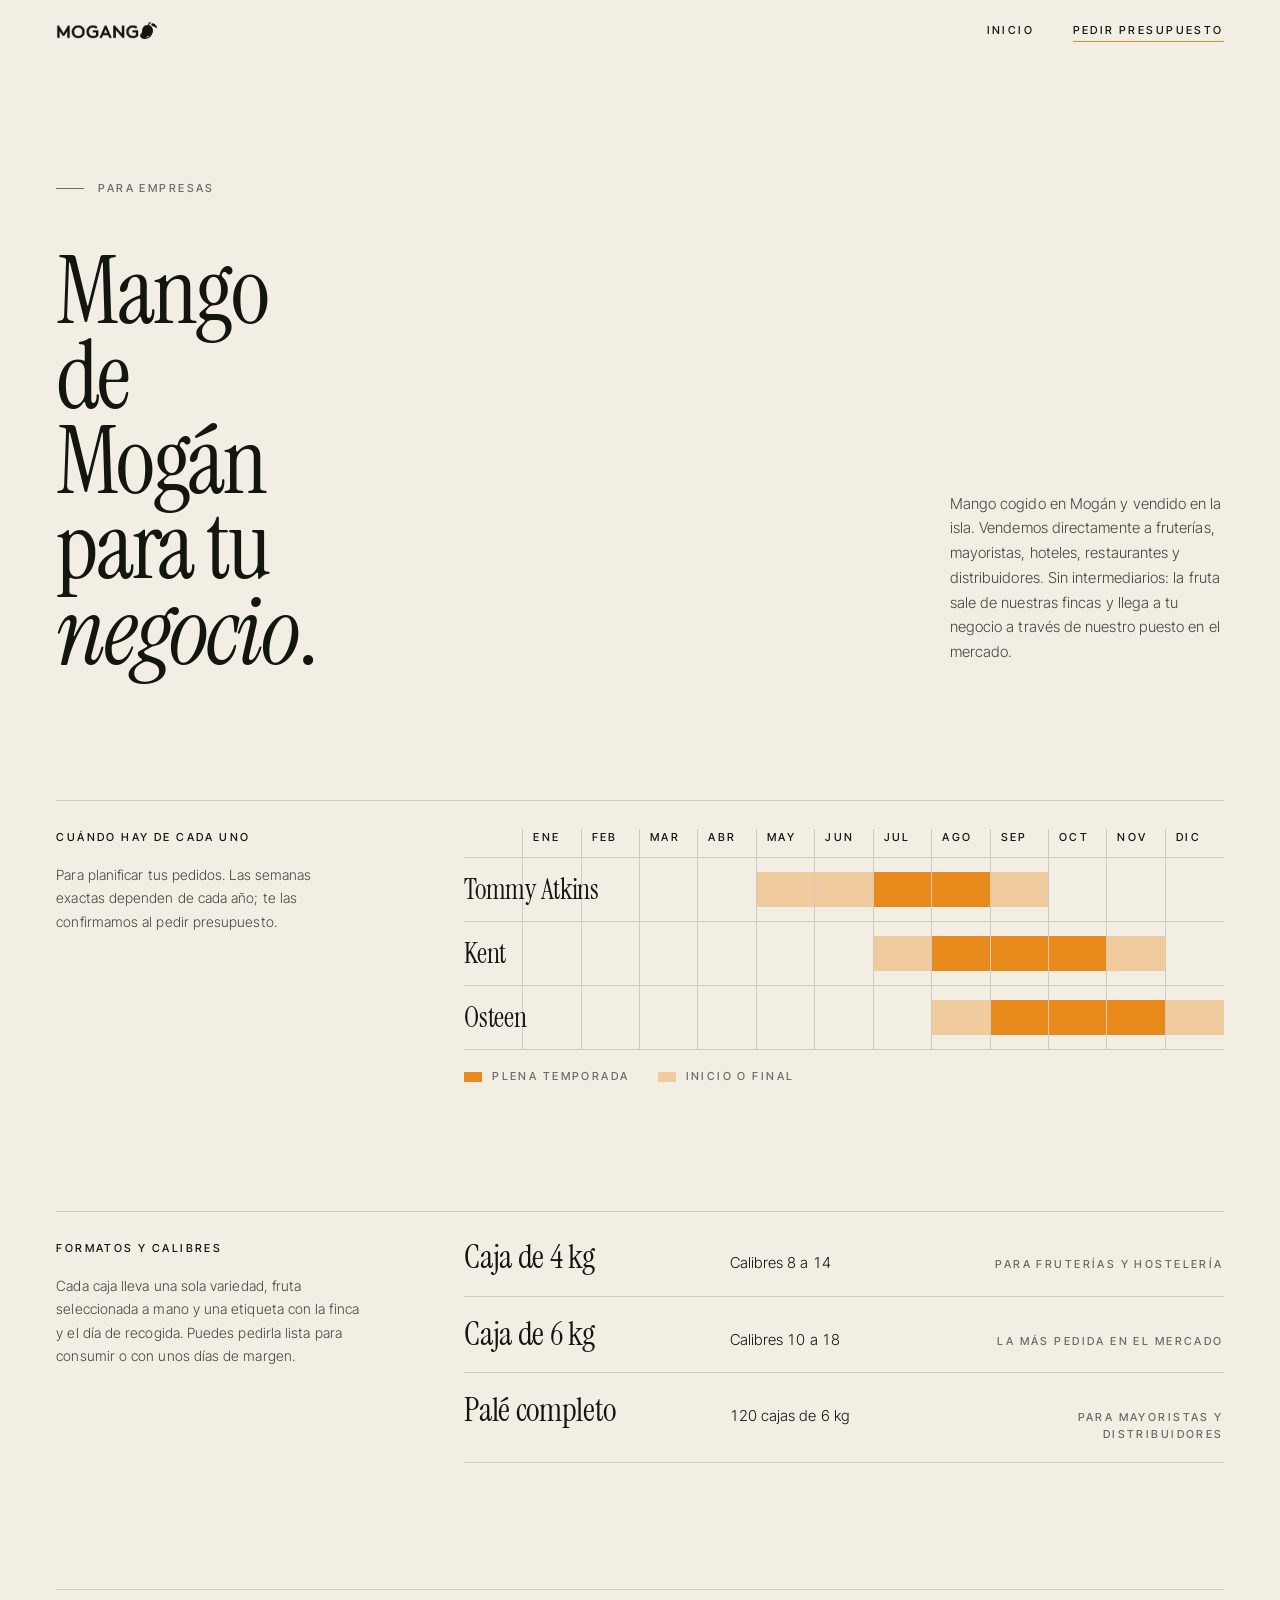
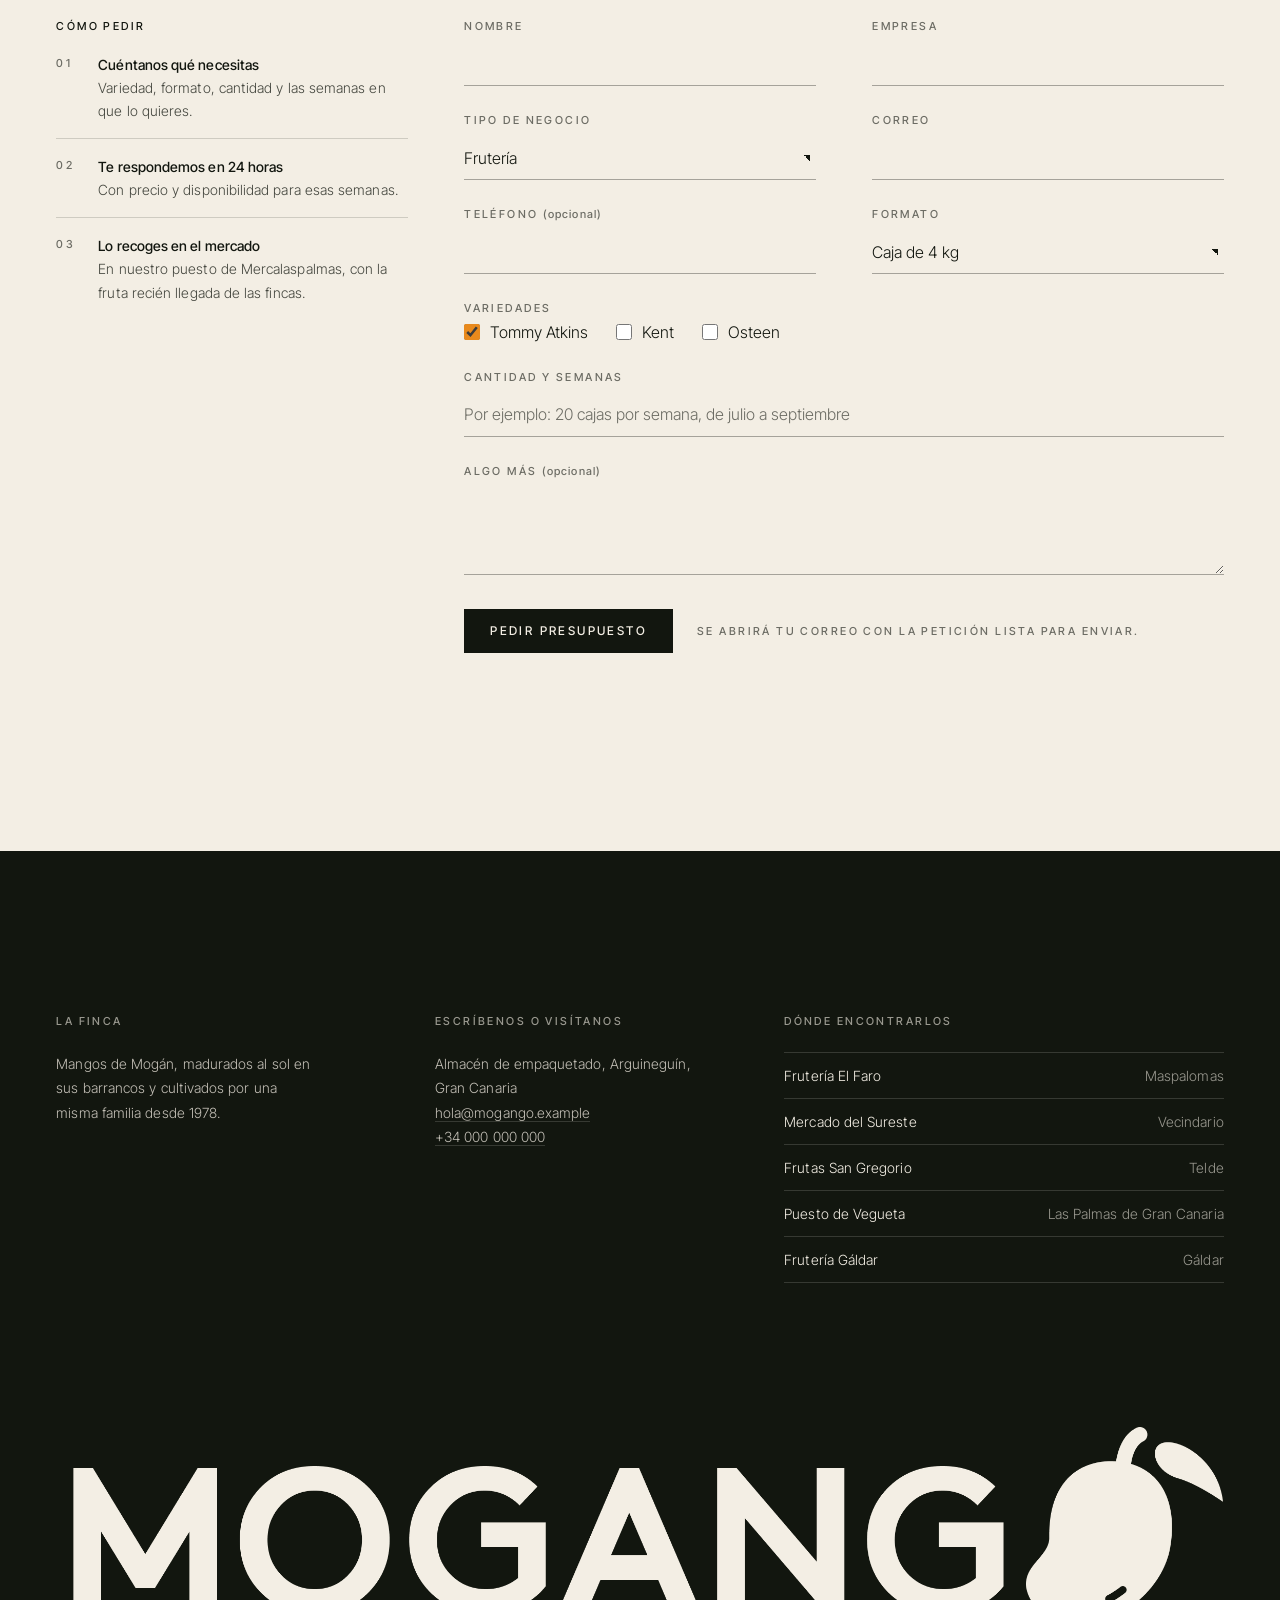
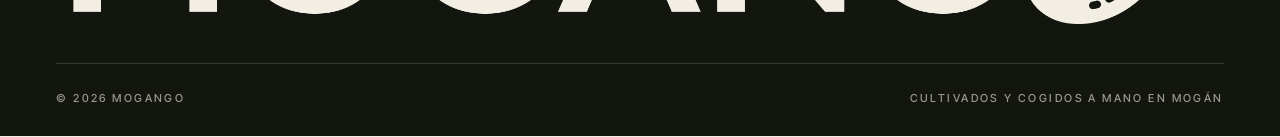
==== empresas.html @ 93175601 "Frame the fruit as mangos de Mogán Buyers are on the island, so the origin that sells is the municip" ====
<!doctype html>
<html lang="es" data-theme="light">
<head>
  <meta charset="utf-8">
  <meta name="viewport" content="width=device-width, initial-scale=1">
  <title>Para empresas | Mogango</title>
  <meta name="description" content="Mangos de Mogán para fruterías, mayoristas y hostelería: disponibilidad por variedad, formatos y calibres, y presupuesto.">
  <meta name="theme-color" content="#F3EEE4">
  <link rel="preconnect" href="https://fonts.googleapis.com">
  <link rel="preconnect" href="https://fonts.gstatic.com" crossorigin>
  <link href="https://fonts.googleapis.com/css2?family=Instrument+Serif:ital@0;1&family=Inter+Tight:wght@300;400;500&display=swap" rel="stylesheet">
  <link rel="stylesheet" href="css/styles.css?v=16">
</head>
<body>
  <a class="skip" href="#main">Saltar al contenido</a>

  <header class="topbar is-solid">
    <a class="wordmark" href="index.html" aria-label="Mogango, volver al inicio"><span class="logo" aria-hidden="true"></span></a>
    <nav class="topnav" aria-label="Secciones">
      <a href="index.html">Inicio</a>
      <a href="#pedir" class="nav-cta">Pedir presupuesto</a>
    </nav>
  </header>

  <main id="main">
  <section id="empresas" class="trade trade-page" data-theme="light" aria-labelledby="trade-title">
    <div class="trade-head">
      <p class="label section-label" data-copy="tradeLabel"></p>
      <h1 id="trade-title" class="display-md" data-copy="tradeTitle"></h1>
      <p class="body-text" data-copy="tradeText"></p>
    </div>

    <div class="trade-block">
      <div class="trade-side">
        <h2 class="label" data-copy="calendarLabel"></h2>
        <p class="body-text" data-copy="calendarText"></p>
      </div>
      <div class="trade-main">
        <table class="calendar" id="calendar"></table>
        <p class="calendar-key label"><span><i class="dot is-2"></i>Plena temporada</span><span><i class="dot is-1"></i>Inicio o final</span></p>
      </div>
    </div>

    <div class="trade-block">
      <div class="trade-side">
        <h2 class="label" data-copy="formatsLabel"></h2>
        <p class="body-text" data-copy="formatsNote"></p>
      </div>
      <ul class="trade-main formats" id="formats"></ul>
    </div>

    <div class="trade-block" id="pedir">
      <div class="trade-side">
        <h2 class="label" data-copy="orderLabel"></h2>
        <ol class="order-steps" id="order-steps"></ol>
      </div>
      <form class="trade-main quote" id="quote" novalidate>
        <div class="field"><label for="q-name">Nombre</label><input id="q-name" name="nombre" autocomplete="name" required></div>
        <div class="field"><label for="q-company">Empresa</label><input id="q-company" name="empresa" autocomplete="organization" required></div>
        <div class="field"><label for="q-type">Tipo de negocio</label><select id="q-type" name="tipo"></select></div>
        <div class="field"><label for="q-email">Correo</label><input id="q-email" name="correo" type="email" autocomplete="email" required></div>
        <div class="field"><label for="q-phone">Teléfono <span>(opcional)</span></label><input id="q-phone" name="telefono" type="tel" autocomplete="tel"></div>
        <div class="field"><label for="q-format">Formato</label><select id="q-format" name="formato"></select></div>
        <fieldset class="field field-wide"><legend>Variedades</legend><div class="checks" id="q-varieties"></div></fieldset>
        <div class="field field-wide"><label for="q-amount">Cantidad y semanas</label><input id="q-amount" name="cantidad" placeholder="Por ejemplo: 20 cajas por semana, de julio a septiembre"></div>
        <div class="field field-wide"><label for="q-notes">Algo más <span>(opcional)</span></label><textarea id="q-notes" name="notas" rows="3"></textarea></div>
        <div class="quote-foot field-wide">
          <button type="submit" class="button">Pedir presupuesto</button>
          <p class="label" id="quote-note" aria-live="polite">Se abrirá tu correo con la petición lista para enviar.</p>
        </div>
      </form>
    </div>
  </section>
  </main>

  <footer id="contact" class="footer" data-theme="dark">
    <div class="footer-cols">
      <div>
        <h2 class="label">La finca</h2>
        <p class="footer-tag" data-bind="tagline"></p>
      </div>
      <div>
        <h2 class="label">Escríbenos o visítanos</h2>
        <p id="contact-lines"></p>
      </div>
      <div class="footer-shops">
        <h2 class="label">Dónde encontrarlos</h2>
        <ul id="shop-list" class="shop-list"></ul>
      </div>
    </div>
    <p class="giant" aria-hidden="true"><span class="logo"></span></p>
    <p class="fineprint label"><span>&copy; <span id="year"></span> <span data-bind="farmName">Mogango</span></span><span>Cultivados y cogidos a mano en Mogán</span></p>
  </footer>

  <script src="js/data.js?v=16"></script>
  <script src="js/trade.js?v=16"></script>
</body>
</html>
---- css/styles.css ----
/*
 * Mogango: quiet, editorial, three colours.
 * Ink and paper alternate section by section; mango orange is the only
 * accent and is used sparingly.
 */

@property --bg { syntax: "<color>"; inherits: true; initial-value: #12160F; }
@property --fg { syntax: "<color>"; inherits: true; initial-value: #F3EEE4; }

:root {
  --ink: #12160F;
  --paper: #F3EEE4;
  --mango: #E8891C;

  --bg: var(--ink);
  --fg: var(--paper);

  --display: "Instrument Serif", "Times New Roman", serif;
  --sans: "Inter Tight", "Helvetica Neue", Arial, sans-serif;
  --gutter: clamp(20px, 4.4vw, 72px);
  --ease: cubic-bezier(.22, .7, .1, 1);
}
html[data-theme="light"] { --bg: var(--paper); --fg: var(--ink); }

/* Tints derived from the current pair, recomputed wherever the pair changes. */
:root, [data-theme] {
  --muted: color-mix(in srgb, var(--fg) 60%, var(--bg));
  --soft: color-mix(in srgb, var(--fg) 78%, var(--bg));
  --hair: color-mix(in srgb, var(--fg) 16%, transparent);
  --tone: color-mix(in srgb, var(--ink) 87%, var(--paper));
}

/* Without scroll motion every section carries its own colours. */
html:not(.has-motion) [data-theme="light"] { --bg: var(--paper); --fg: var(--ink); background: var(--bg); color: var(--fg); }
html:not(.has-motion) [data-theme="dark"] { --bg: var(--ink); --fg: var(--paper); background: var(--bg); color: var(--fg); }

*, *::before, *::after { box-sizing: border-box; }
html { -webkit-text-size-adjust: 100%; transition: --bg 1s var(--ease), --fg 1s var(--ease); }
@media (prefers-reduced-motion: no-preference) { html:not(.lenis) { scroll-behavior: smooth; } }
html.lenis, html.lenis body { height: auto; }
.lenis.lenis-smooth { scroll-behavior: auto !important; }
.lenis.lenis-stopped { overflow: hidden; }

body {
  margin: 0;
  background: var(--bg);
  color: var(--fg);
  font: 300 15px/1.65 var(--sans);
  letter-spacing: .005em;
  -webkit-font-smoothing: antialiased;
  text-rendering: optimizeLegibility;
  overflow-x: clip;
}
h1, h2, h3, p, figure, dl, dd { margin: 0; }
img { display: block; max-width: 100%; }
a { color: inherit; }
em { font-style: italic; }
.accent { color: var(--mango); }
::selection { background: var(--mango); color: var(--ink); }

:focus-visible { outline: 1px solid var(--mango); outline-offset: 4px; }

.visually-hidden {
  position: absolute !important; width: 1px; height: 1px; overflow: hidden;
  clip: rect(0 0 0 0); clip-path: inset(50%); white-space: nowrap;
}
.skip {
  position: fixed; left: var(--gutter); top: 12px; z-index: 100;
  padding: 10px 14px; background: var(--paper); color: var(--ink);
  font: 500 12px/1 var(--sans); letter-spacing: .14em; text-transform: uppercase; text-decoration: none;
  transform: translateY(-160%);
}
.skip:focus { transform: none; }

/* ---- Type --------------------------------------------------------------- */

.label {
  font: 500 11px/1.5 var(--sans);
  letter-spacing: .22em;
  text-transform: uppercase;
  color: var(--muted);
}
.label i { font-style: normal; padding: 0 .3em; }
.display, .display-md, .statement, .cap-title, .v-name, .stat-value, .since-year {
  font-family: var(--display);
  font-weight: 400;
  letter-spacing: -.025em;
  font-feature-settings: "kern", "liga";
}
.display { font-size: clamp(3.4rem, 13vw, 16rem); line-height: .86; }
.display-md { font-size: clamp(2.8rem, 7.4vw, 8.6rem); line-height: .9; }
.statement { font-size: clamp(2.1rem, 5.2vw, 6rem); line-height: 1.02; letter-spacing: -.02em; }
.body-text { max-width: 38ch; color: var(--soft); }
.section-label { margin-bottom: clamp(28px, 4vw, 56px); display: flex; align-items: center; gap: 14px; }
.section-label::before { content: ""; width: 28px; height: 1px; background: currentColor; }
.line { padding-bottom: .16em; margin-bottom: -.16em; }

/* ---- Top bar ------------------------------------------------------------ */

.topbar {
  position: fixed; inset: 0 0 auto; z-index: 50;
  display: flex; justify-content: space-between; align-items: center;
  padding: 26px var(--gutter);
  color: var(--fg);
  pointer-events: none;
  transition: transform .7s var(--ease), background-color .5s var(--ease), padding .5s var(--ease);
}
/* Past the hero the bar steps aside while reading, and returns with a
   solid ground when scrolling back up. */
.topbar.is-solid { background: var(--bg); padding-top: 18px; padding-bottom: 18px; pointer-events: auto; }
.topbar.is-hidden { transform: translateY(-100%); }
.topbar a { pointer-events: auto; }
.wordmark { display: inline-flex; align-items: center; padding: 4px 0; }
.wordmark .logo { height: 17px; }
/* The logo file is used as a stencil, so it takes the colour of the text
   around it. With `logo.colour` set in js/data.js it shows as drawn. */
.logo {
  display: block; aspect-ratio: 2272 / 384;
  background: currentColor;
  -webkit-mask: var(--logo) center / contain no-repeat; mask: var(--logo) center / contain no-repeat;
}
.logo-colour .logo { background: var(--logo) center / contain no-repeat; -webkit-mask: none; mask: none; }
.topnav { display: flex; gap: clamp(20px, 3vw, 44px); }
.topnav a {
  position: relative; white-space: nowrap; text-decoration: none; padding: 6px 0;
  font: 500 11px/1 var(--sans); letter-spacing: .22em; text-transform: uppercase;
}
.topnav a::after {
  content: ""; position: absolute; left: 0; right: 0; bottom: 0; height: 1px; background: var(--mango);
  transform: scaleX(0); transform-origin: left; transition: transform .5s var(--ease);
}
.topnav a:hover::after, .topnav a:focus-visible::after { transform: scaleX(1); }
.topnav a.nav-cta::after { transform: scaleX(1); }

/* ---- Photos ------------------------------------------------------------- */

.photo {
  position: relative; overflow: hidden;
  background:
    radial-gradient(120% 90% at 28% 18%, color-mix(in srgb, var(--paper) 7%, transparent), transparent 62%),
    var(--tone);
}
.photo img {
  position: absolute; inset: 0; width: 100%; height: 100%; object-fit: cover;
  opacity: 0; transition: opacity 1.2s var(--ease);
}
.photo.is-loaded img { opacity: 1; }
.photo-note {
  position: absolute; left: 18px; right: 18px; bottom: 16px;
  color: color-mix(in srgb, var(--paper) 55%, transparent);
  font-size: 10px;
}
.photo.is-loaded .photo-note { display: none; }

/* ---- 1. Hero ------------------------------------------------------------ */

.hero {
  position: relative; height: 100svh; min-height: 620px; overflow: hidden;
  color: var(--paper);
  background: var(--ink);
}
.hero-media { position: absolute; inset: 0; will-change: transform; }
.hero::after {
  content: ""; position: absolute; inset: 0; pointer-events: none;
  background: linear-gradient(to top, color-mix(in srgb, var(--ink) 88%, transparent) 0%, color-mix(in srgb, var(--ink) 20%, transparent) 58%, color-mix(in srgb, var(--ink) 45%, transparent) 100%);
}
.hero .photo-note { top: 96px; bottom: auto; left: auto; right: var(--gutter); text-align: right; }
.hero-text {
  position: absolute; z-index: 2; left: var(--gutter); right: var(--gutter); bottom: clamp(56px, 11vh, 120px);
}
.hero h1 { max-width: 11ch; }
.hero-line { margin-top: clamp(22px, 3vw, 40px); color: color-mix(in srgb, var(--paper) 72%, transparent); }
.scroll-cue {
  position: absolute; z-index: 2; right: var(--gutter); bottom: clamp(56px, 11vh, 120px);
  display: flex; flex-direction: column; align-items: center; gap: 14px; text-decoration: none;
  color: color-mix(in srgb, var(--paper) 72%, transparent);
}
.scroll-cue i { padding: 0; width: 1px; height: 56px; background: color-mix(in srgb, var(--paper) 30%, transparent); position: relative; overflow: hidden; }
.scroll-cue i::after { content: ""; position: absolute; inset: 0; background: var(--paper); transform-origin: top; animation: cue 2.4s var(--ease) infinite; }
@keyframes cue { 0% { transform: scaleY(0); } 50% { transform: scaleY(1); transform-origin: top; } 51% { transform-origin: bottom; } 100% { transform: scaleY(0); transform-origin: bottom; } }
.motion-pending .hero-text { opacity: 0; }

/* ---- 2. Intro ----------------------------------------------------------- */

.intro { padding: clamp(120px, 24vh, 260px) var(--gutter) clamp(100px, 20vh, 220px); }
.intro .statement { max-width: 15.5em; }
.intro-body {
  display: grid; grid-template-columns: repeat(12, 1fr); column-gap: var(--gutter);
  margin-top: clamp(72px, 14vh, 160px); align-items: end;
}
.intro-photo { grid-column: 2 / 7; aspect-ratio: 4 / 5; }
.intro-text { grid-column: 8 / 12; padding-bottom: 4vh; }
.since { display: flex; align-items: baseline; gap: 16px; margin-bottom: 36px; }
.since-year { font-size: clamp(4rem, 9vw, 10rem); line-height: .8; color: var(--fg); }

/* ---- 3. Island tour ----------------------------------------------------- */

.story { position: relative; color: var(--paper); background: var(--ink); }
/* The pinned stages use the large viewport height, so they still reach the
   bottom of the screen after a phone's browser bar slides away. */
.map-stage { position: sticky; top: 0; height: 100lvh; overflow: hidden; }
/* Tuck the Mapbox logo and credits button tight into the bottom corner,
   smaller and softer, still legible. */
.map-stage .mapboxgl-ctrl-bottom-right .mapboxgl-ctrl { margin: 0 4px 4px 0; }
.map-stage .mapboxgl-ctrl-logo { opacity: .5; transform: scale(.7); transform-origin: right bottom; }
.map-stage .mapboxgl-ctrl-attrib.mapboxgl-compact { opacity: .5; }
#map { position: absolute; inset: 0; background: var(--ink); }
.map-shade {
  position: absolute; inset: 0; pointer-events: none;
  background:
    linear-gradient(to top, color-mix(in srgb, var(--ink) 82%, transparent) 0%, transparent 52%),
    linear-gradient(to right, color-mix(in srgb, var(--ink) 55%, transparent) 0%, transparent 46%),
    linear-gradient(to bottom, color-mix(in srgb, var(--ink) 50%, transparent) 0%, transparent 18%);
}
.map-hud {
  position: absolute; top: 104px; right: var(--gutter); z-index: 3;
  display: flex; flex-direction: column; align-items: flex-end; gap: 18px;
}
.hud-count { color: color-mix(in srgb, var(--paper) 70%, transparent); font-variant-numeric: tabular-nums; }
.hud-count span:first-child { color: var(--paper); }
.rail { display: flex; flex-direction: column; align-items: flex-end; }
.rail-tick { display: flex; align-items: center; justify-content: flex-end; width: 40px; height: 11px; }
.rail-tick::before {
  content: ""; width: 12px; height: 1px; background: color-mix(in srgb, var(--paper) 35%, transparent);
  transition: width .6s var(--ease), background-color .6s var(--ease);
}
.rail-tick:hover::before { background: var(--paper); }
.rail-tick.is-active::before { width: 34px; background: var(--mango); }

.steps { position: relative; z-index: 2; margin-top: -100lvh; pointer-events: none; }
.step { height: 118svh; display: flex; align-items: flex-end; padding: 0 var(--gutter) 13svh; }
.step:first-child { height: 130svh; }
.cap { position: sticky; bottom: 13svh; max-width: min(64vw, 1020px); }
.cap-kicker { color: color-mix(in srgb, var(--paper) 72%, transparent); }
.cap-title { font-size: clamp(3rem, 8.2vw, 10rem); line-height: .9; margin: 18px 0 22px; overflow: hidden; padding-bottom: .08em; }
.cap-title span { display: inline-block; }
.cap-meta { font-size: 15px; letter-spacing: .06em; color: var(--paper); }
.cap-meta i { font-style: normal; color: color-mix(in srgb, var(--paper) 45%, transparent); padding: 0 .4em; }
.cap-text { max-width: 42ch; margin-top: 12px; color: color-mix(in srgb, var(--paper) 74%, transparent); }
.cap-foot { margin-top: 20px; color: color-mix(in srgb, var(--paper) 60%, transparent); }

.step .cap { opacity: 0; }
.step.is-active .cap { opacity: 1; }
.has-motion .step .cap { transition: opacity .7s var(--ease); }
.has-motion .step .cap > * { transform: translateY(18px); opacity: 0; transition: transform 1.1s var(--ease), opacity 1.1s var(--ease); }
.has-motion .step .cap-title { transform: none; opacity: 1; }
.has-motion .step .cap-title span { transform: translateY(105%); transition: transform 1.3s var(--ease); }
.has-motion .step.is-active .cap > * { transform: none; opacity: 1; }
.has-motion .step.is-active .cap-title span { transform: none; transition-delay: .1s; }
.has-motion .step.is-active .cap-meta { transition-delay: .3s; }
.has-motion .step.is-active .cap-text { transition-delay: .4s; }
.has-motion .step.is-active .cap-foot { transition-delay: .5s; }

/* Map markers: small, precise, quiet. */
/* Mapbox moves each marker with a transform from the map's top-left corner.
   Pin that origin here as well, so the markers stay in place even if
   Mapbox's own stylesheet is late or blocked. */
.marker { position: absolute; top: 0; left: 0; }
.marker { cursor: pointer; display: block; width: 22px; height: 22px; padding: 0; border: 0; background: none; color: inherit; font: inherit; }
.marker .dot {
  position: absolute; left: 50%; top: 50%; width: 9px; height: 9px; margin: -4.5px 0 0 -4.5px;
  border: 1px solid var(--mango); border-radius: 50%;
  transition: background-color .6s var(--ease), transform .6s var(--ease);
}
.marker-label {
  position: absolute; left: 22px; top: 50%; transform: translate(6px, -50%);
  font: 500 10px/1 var(--sans); letter-spacing: .2em; text-transform: uppercase; white-space: nowrap;
  color: var(--paper); text-shadow: 0 0 12px var(--ink);
  opacity: 0; transition: opacity .6s var(--ease), transform .6s var(--ease);
  pointer-events: none;
}
.marker:hover .marker-label, .marker:focus-visible .marker-label,
.marker.is-active .marker-label { opacity: 1; transform: translate(0, -50%); }
.grove-marker.is-active .dot { background: var(--mango); transform: scale(1.2); }

.mapboxgl-ctrl-bottom-right { z-index: 3; }
.mapboxgl-ctrl.mapboxgl-ctrl-attrib { background: transparent; font: 400 10px/1.4 var(--sans); }
.mapboxgl-ctrl-attrib a { color: color-mix(in srgb, var(--paper) 55%, transparent); }
.mapboxgl-ctrl-attrib-button { filter: invert(1); opacity: .5; }

#map.map-missing { display: flex; align-items: flex-start; justify-content: flex-end; padding: 150px var(--gutter) 0; }
#map.map-missing::before {
  content: ""; position: absolute; inset: 0;
  background: radial-gradient(70% 60% at 62% 40%, color-mix(in srgb, var(--paper) 6%, transparent), transparent 70%), var(--tone);
}
.map-missing-note { position: relative; max-width: 300px; margin-right: 80px; font-size: 13px; color: color-mix(in srgb, var(--paper) 70%, transparent); }
.map-missing-note .label { margin-bottom: 8px; }
.map-missing-note code { font-size: 12px; color: var(--paper); }

/* ---- 4. Harvest --------------------------------------------------------- */

.harvest { padding: clamp(120px, 22vh, 240px) var(--gutter) clamp(120px, 22vh, 240px); }
.harvest-head { max-width: 12em; font-size: clamp(2.8rem, 7.4vw, 8.6rem); }
.harvest-head .section-label { font-size: 11px; }
.harvest-grid {
  display: grid; grid-template-columns: repeat(12, 1fr); column-gap: var(--gutter); row-gap: 0;
  margin-top: clamp(64px, 12vh, 140px);
}
.harvest-grid figcaption { margin-top: 14px; }
.harvest-grid .photo { width: 100%; }
.harvest-a { grid-column: 1 / 8; }
.harvest-a .photo { aspect-ratio: 4 / 3; }
.harvest-b { grid-column: 9 / 13; align-self: end; transform: translateY(18%); }
.harvest-b .photo { aspect-ratio: 3 / 4; }
.harvest-text { grid-column: 2 / 6; margin-top: clamp(80px, 18vh, 220px); align-self: start; }
.harvest-c { grid-column: 7 / 13; margin-top: clamp(120px, 26vh, 300px); }
.harvest-c .photo { aspect-ratio: 16 / 10; }

/* ---- 5. Numbers --------------------------------------------------------- */

.numbers { padding: clamp(120px, 24vh, 260px) var(--gutter) clamp(100px, 16vh, 180px); }
.stats { display: grid; grid-template-columns: repeat(4, 1fr); }
.stat {
  --rule: 1;
  position: relative; display: flex; flex-direction: column-reverse; justify-content: flex-end; gap: 28px;
  padding: 36px clamp(16px, 2.2vw, 36px) 8px;
  border-left: 1px solid var(--hair);
}
.stat:first-child { border-left: 0; padding-left: 0; }
.stat::before {
  content: ""; position: absolute; top: 0; left: 0; right: 0; height: 1px; background: var(--hair);
}
.stat:first-child::after {
  content: ""; position: absolute; top: 0; left: 0; width: 100%; height: 1px; background: var(--mango);
  transform: scaleX(calc(var(--rule) * .25)); transform-origin: left;
}
.stat-value { font-size: clamp(3.6rem, 7.4vw, 9.5rem); line-height: .82; font-variant-numeric: tabular-nums; white-space: nowrap; }

/* ---- 6. Season ---------------------------------------------------------- */

.season { padding: clamp(120px, 22vh, 240px) var(--gutter) clamp(100px, 18vh, 200px); }
.season-head { display: grid; grid-template-columns: repeat(12, 1fr); column-gap: var(--gutter); align-items: end; }
.season-head .section-label { grid-column: 1 / -1; }
.season-head h2 { grid-column: 1 / 9; font-size: clamp(2.6rem, 5.4vw, 6.4rem); }
.season-head .body-text { grid-column: 9 / 13; padding-bottom: .6em; }
.strip-figure { margin-top: clamp(72px, 13vh, 150px); }
.strip { display: grid; grid-template-columns: repeat(12, 1fr); border-right: 1px solid var(--hair); }
.m { --p: 1; position: relative; border-left: 1px solid var(--hair); }
.m-fill {
  display: block; height: clamp(200px, 40vh, 420px);
  background: var(--fg);
  opacity: calc(var(--v) * var(--p) * .94);
}
.m.is-peak::before {
  content: ""; position: absolute; z-index: 1; top: 0; left: -1px; right: 0; height: 2px; background: var(--mango);
  transform: scaleX(var(--p)); transform-origin: left;
}
.m-peak { position: absolute; bottom: 100%; left: 10px; padding-bottom: 12px; white-space: nowrap; color: var(--fg); opacity: var(--p); }
.m-name { display: block; padding: 14px 10px 2px; color: var(--fg); }
.m-name b { font-weight: inherit; }
.m-t { display: block; padding: 0 10px 4px; font-size: 13px; color: var(--muted); font-variant-numeric: tabular-nums; }
.strip-foot { display: flex; justify-content: space-between; align-items: flex-start; gap: 24px; margin-top: 40px; }
.strip-table summary { cursor: pointer; list-style: none; color: var(--fg); text-decoration: underline; text-decoration-color: var(--mango); text-underline-offset: 6px; }
.strip-table summary::-webkit-details-marker { display: none; }
.strip-table table { margin-top: 18px; border-collapse: collapse; font-size: 13px; min-width: 220px; }
.strip-table th, .strip-table td { padding: 7px 0; border-bottom: 1px solid var(--hair); text-align: left; font-weight: 300; }
.strip-table td { text-align: right; font-variant-numeric: tabular-nums; }
.strip-table thead th { font: 500 10px/1.4 var(--sans); letter-spacing: .2em; text-transform: uppercase; color: var(--muted); }

/* ---- 7. Varieties ------------------------------------------------------- */

.varieties { position: relative; overflow: hidden; }
.v-intro { padding: clamp(120px, 22vh, 240px) var(--gutter) clamp(80px, 12vh, 140px); }
.v-intro h2 { max-width: 8em; }
.v-intro .body-text { margin-top: 32px; }
.v-hint { display: none; }
.v-variety { border-left: 1px solid color-mix(in srgb, var(--paper) 14%, transparent); position: relative; height: 92svh; min-height: 560px; overflow: hidden; color: var(--paper); background: var(--ink); }
.v-media { position: absolute; inset: 0; overflow: hidden; }
.v-media .photo { position: absolute; inset: 0; }
.v-variety::after {
  content: ""; position: absolute; inset: 0; pointer-events: none;
  background: linear-gradient(to top, color-mix(in srgb, var(--ink) 85%, transparent) 0%, transparent 62%);
}
.v-media .photo-note { top: 96px; bottom: auto; left: auto; right: var(--gutter); text-align: right; }
.v-text { position: absolute; z-index: 2; left: var(--gutter); right: var(--gutter); bottom: clamp(48px, 11vh, 120px); }
.v-text .label { color: color-mix(in srgb, var(--paper) 70%, transparent); }
.v-name { font-size: clamp(4.6rem, 15vw, 18rem); line-height: .84; margin: 16px 0 26px -.04em; }
.v-taste { font-size: 17px; line-height: 1.5; max-width: 36ch; color: color-mix(in srgb, var(--paper) 86%, transparent); }
.v-grows { margin-top: 22px; }
.v-grows a { color: var(--paper); text-decoration: underline; text-decoration-color: var(--mango); text-underline-offset: 5px; text-decoration-thickness: 1px; }
.v-grows a:hover { color: var(--mango); }

@media (min-width: 900px) {
  .has-motion .varieties { height: 100vh; }
  .has-motion .v-track { display: flex; height: 100vh; width: max-content; will-change: transform; }
  .has-motion .v-panel { flex: 0 0 auto; height: 100vh; }
  .has-motion .v-intro { width: min(60vw, 900px); display: flex; flex-direction: column; justify-content: flex-end; padding-bottom: clamp(48px, 11vh, 120px); }
  .has-motion .v-variety { width: 100vw; min-height: 0; }
  .has-motion .v-media .photo { inset: 0 -8%; }
  .has-motion .v-hint { display: flex; align-items: center; gap: 14px; margin-top: 56px; }
  .has-motion .v-hint i { width: 56px; height: 1px; background: var(--mango); }
}

/* ---- 8. For businesses -------------------------------------------------- */

.trade { padding: clamp(120px, 22vh, 240px) var(--gutter) clamp(120px, 22vh, 240px); }
.trade-page { padding-top: clamp(140px, 20vh, 220px); }
.trade-page .trade-block { scroll-margin-top: 90px; }

/* On the landing page only a short invitation leads to empresas.html. */
.trade-cta { padding: clamp(110px, 20vh, 220px) var(--gutter); }
.trade-cta h2 { max-width: 11em; font-size: clamp(2.6rem, 5.4vw, 6.4rem); }
.trade-cta-foot { display: flex; justify-content: space-between; align-items: flex-end; gap: 32px; flex-wrap: wrap; margin-top: clamp(36px, 6vh, 64px); }
.trade-head { display: grid; grid-template-columns: repeat(12, 1fr); column-gap: var(--gutter); align-items: end; }
.trade-head .section-label { grid-column: 1 / -1; }
.trade-head h2 { grid-column: 1 / 9; font-size: clamp(2.6rem, 5.4vw, 6.4rem); }
.trade-head .body-text { grid-column: 9 / 13; padding-bottom: .6em; }
.trade-block { display: grid; grid-template-columns: repeat(12, 1fr); column-gap: var(--gutter); margin-top: clamp(80px, 14vh, 160px); padding-top: 28px; border-top: 1px solid var(--hair); }
.trade-side { grid-column: 1 / 5; }
.trade-side h2 { color: var(--fg); margin-bottom: 18px; }
.trade-side .body-text { font-size: 14px; }
.trade-main { grid-column: 5 / 13; }

.calendar { width: 100%; border-collapse: collapse; table-layout: fixed; }
.calendar th, .calendar td { padding: 0; border-left: 1px solid var(--hair); }
.calendar thead th { padding: 0 0 12px 10px; text-align: left; color: var(--fg); }
.calendar thead th:first-child, .calendar tbody th { border-left: 0; }
.calendar thead th b { font-weight: inherit; }
.calendar tbody th { width: 9.5em; padding: 0 16px 0 0; text-align: left; font: 400 clamp(1.4rem, 2.2vw, 2rem)/1 var(--display); letter-spacing: -.01em; white-space: nowrap; }
.calendar tbody tr { border-top: 1px solid var(--hair); }
.calendar tbody tr:last-child { border-bottom: 1px solid var(--hair); }
.calendar td { height: 64px; position: relative; }
.calendar td::after { content: ""; position: absolute; inset: 14px 0; }
.calendar td.is-1::after { background: color-mix(in srgb, var(--mango) 35%, transparent); }
.calendar td.is-2::after { background: var(--mango); }
.calendar-key { display: flex; gap: 28px; margin-top: 18px; }
.calendar-key span { display: inline-flex; align-items: center; gap: 10px; }
.dot { width: 18px; height: 10px; }
.dot.is-1 { background: color-mix(in srgb, var(--mango) 35%, transparent); }
.dot.is-2 { background: var(--mango); }

.formats { list-style: none; margin: 0; padding: 0; }
.formats li { display: grid; grid-template-columns: 1.2fr 1fr 1.3fr; gap: 16px; align-items: baseline; padding: 20px 0; border-top: 1px solid var(--hair); }
.formats li:first-child { border-top: 0; padding-top: 0; }
.formats li:last-child { border-bottom: 1px solid var(--hair); }
.f-name { font: 400 clamp(1.6rem, 2.6vw, 2.4rem)/1 var(--display); letter-spacing: -.01em; }
.f-detail { font-variant-numeric: tabular-nums; }
.formats .label { text-align: right; }

.order-steps { list-style: none; margin: 0; padding: 0; counter-reset: step; }
.order-steps li { display: grid; grid-template-columns: 34px 1fr; column-gap: 8px; padding: 16px 0; border-top: 1px solid var(--hair); font-size: 14px; color: var(--soft); }
.order-steps li:first-child { border-top: 0; padding-top: 0; }
.order-steps .label { grid-row: span 2; padding-top: 2px; }
.order-steps b { font-weight: 500; color: var(--fg); }

.quote { display: grid; grid-template-columns: 1fr 1fr; gap: 26px var(--gutter); }
.field { display: flex; flex-direction: column; gap: 8px; min-width: 0; margin: 0; padding: 0; border: 0; }
.field-wide { grid-column: 1 / -1; }
.field label, .field legend { font: 500 11px/1.5 var(--sans); letter-spacing: .22em; text-transform: uppercase; color: var(--muted); padding: 0; }
.field label span { letter-spacing: .1em; text-transform: none; }
.field input, .field select, .field textarea {
  width: 100%; padding: 10px 0; border: 0; border-bottom: 1px solid color-mix(in srgb, var(--fg) 35%, transparent); border-radius: 0;
  background: transparent; color: var(--fg); font: 300 16px/1.4 var(--sans);
  -webkit-appearance: none; appearance: none;
}
.field select { background: linear-gradient(45deg, transparent 50%, currentColor 50%) right 6px center / 6px 6px no-repeat, transparent; padding-right: 22px; }
.field textarea { resize: vertical; }
.field input::placeholder { color: var(--muted); }
.field input:focus, .field select:focus, .field textarea:focus { outline: none; border-bottom-color: var(--mango); }
.field.is-invalid input { border-bottom-color: var(--mango); }
.checks { display: flex; flex-wrap: wrap; gap: 10px 28px; padding-top: 4px; }
.checks label { display: inline-flex; align-items: center; gap: 10px; font: 300 16px/1.4 var(--sans); letter-spacing: 0; text-transform: none; color: var(--fg); cursor: pointer; }
.checks input { width: 16px; height: 16px; padding: 0; border: 0; accent-color: var(--mango); margin: 0; -webkit-appearance: checkbox; appearance: auto; }
.quote-foot { display: flex; align-items: center; gap: 24px; flex-wrap: wrap; margin-top: 8px; }
.button {
  display: inline-block; text-decoration: none;
  padding: 16px 26px; border: 0; border-radius: 0; cursor: pointer;
  background: var(--fg); color: var(--bg);
  font: 500 12px/1 var(--sans); letter-spacing: .2em; text-transform: uppercase;
  transition: background-color .4s var(--ease), color .4s var(--ease);
}
.button:hover { background: var(--mango); color: var(--ink); }

/* ---- 9. Closing --------------------------------------------------------- */

.closing { position: relative; color: var(--paper); }
.has-motion .closing { height: 240vh; }
.closing-stage { --shade: .35; position: sticky; top: 0; height: 100lvh; min-height: 560px; overflow: hidden; display: grid; place-items: center; background: var(--ink); }
.closing-media { position: absolute; inset: 0; will-change: transform; }
.closing-stage::after { content: ""; position: absolute; inset: 0; background: var(--ink); opacity: var(--shade); pointer-events: none; }
.closing-media .photo { position: absolute; inset: 0; }
.closing-media .photo-note { top: 96px; bottom: auto; left: auto; right: var(--gutter); text-align: right; }
.closing-line { position: relative; z-index: 2; text-align: center; font-size: clamp(3.4rem, 10vw, 12rem); padding: 0 var(--gutter); }

/* ---- 10. Footer --------------------------------------------------------- */

.footer { padding: clamp(110px, 18vh, 200px) var(--gutter) 0; overflow: hidden; container-type: inline-size; }
.footer-cols { display: grid; grid-template-columns: 1.1fr 1fr 1.5fr; gap: var(--gutter); }
.footer-cols h2 { margin-bottom: 22px; }
.footer-cols p { font-size: 14px; line-height: 1.75; color: var(--soft); max-width: 32ch; }
.footer-cols a { text-decoration: none; border-bottom: 1px solid var(--hair); transition: border-color .4s; }
.footer-cols a:hover { border-color: var(--mango); }
.shop-list { list-style: none; margin: 0; padding: 0; font-size: 14px; }
.shop-list li { display: flex; justify-content: space-between; gap: 16px; padding: 11px 0; border-top: 1px solid var(--hair); }
.shop-list li:last-child { border-bottom: 1px solid var(--hair); }
.shop-list li span:last-child { color: var(--muted); text-align: right; }
.giant {
  margin: clamp(90px, 16vh, 180px) 0 0;
  color: var(--fg);
}
.giant .logo { width: 100%; }
.fineprint { display: flex; justify-content: space-between; gap: 16px; padding: 26px 0 30px; margin-top: clamp(18px, 3vw, 44px); border-top: 1px solid var(--hair); }

/* ---- Smaller screens ---------------------------------------------------- */

@media (max-width: 1100px) {
  .intro-photo { grid-column: 1 / 7; }
  .intro-text { grid-column: 8 / 13; }
  .harvest-text { grid-column: 1 / 6; }
  .stats { grid-template-columns: repeat(2, 1fr); }
  .stat:nth-child(3) { border-left: 0; padding-left: 0; }
  .stat:nth-child(n + 3) { margin-top: 56px; }
  .stat-value { font-size: clamp(3.6rem, 13vw, 9.5rem); }
  .stat:first-child::after { transform: scaleX(calc(var(--rule) * .5)); }
  .footer-cols { grid-template-columns: 1fr 1fr; }
  .footer-shops { grid-column: 1 / -1; }
}

@media (max-width: 899px) {
  .hide-sm { display: none; }
  .topbar { padding: 20px var(--gutter); gap: 20px; }
  .topnav { gap: 16px; }
  .topnav a { letter-spacing: .16em; }
  .display { font-size: clamp(3.2rem, 16vw, 9rem); }
  .hero h1 { max-width: 8ch; }
  .scroll-cue { display: none; }

  .intro-body { display: block; }
  .intro-photo { width: 78%; }
  .intro-text { margin-top: 48px; padding: 0; }

  .map-hud { top: 70px; left: var(--gutter); right: var(--gutter); flex-direction: row; justify-content: space-between; align-items: center; gap: 16px; }
  .rail { flex-direction: row; flex: 1; gap: 3px; order: 2; }
  .rail-tick { flex: 1; width: auto; height: 24px; }
  .rail-tick::before { width: 100%; }
  .rail-tick.is-active::before { width: 100%; }
  .step { height: 105svh; padding-bottom: 9svh; }
  .cap { bottom: 9svh; max-width: none; }
  .cap-title { font-size: clamp(2.6rem, 12vw, 5rem); margin: 12px 0 14px; }
  .cap-meta { font-size: 13px; }
  .cap-text { font-size: 14px; }
  .marker-label { display: none; }
  .mapboxgl-ctrl-attrib-inner { display: none; }

  .harvest-grid { display: block; }
  .harvest-b { width: 62%; margin: 56px 0 0 auto; transform: none; }
  .harvest-text { margin: 64px 0 0; }
  .harvest-c { margin-top: 64px; }

  .season-head { display: block; }
  .season-head .body-text { margin-top: 28px; }
  .m-fill { height: 200px; }
  .m-name { padding: 12px 0 2px; text-align: center; letter-spacing: 0; }
  .m-name span { display: none; }
  .m-t { padding: 0; text-align: center; font-size: 10px; }
  .m-peak { left: auto; right: 0; }
  .strip-foot { flex-direction: column; }

  .v-name { font-size: clamp(3.8rem, 19vw, 9rem); }
  .v-taste { font-size: 15px; }

  .trade-head, .trade-block { display: block; }
  .trade-head .body-text { margin-top: 28px; }
  .trade-side { margin-bottom: 40px; }
  .calendar thead th { padding: 0 0 10px; text-align: center; letter-spacing: 0; }
  .calendar thead th span { display: none; }
  .calendar tbody th { width: 6.2em; padding-right: 8px; font-size: 1.15rem; }
  .calendar td { height: 48px; }
  .calendar td::after { inset: 12px 0; }
  .formats li { grid-template-columns: 1fr auto; row-gap: 4px; }
  .formats .label { grid-column: 1 / -1; text-align: left; }
  .quote { grid-template-columns: 1fr; }

  .footer-cols { grid-template-columns: 1fr; gap: 56px; }
  .fineprint { flex-direction: column; gap: 6px; }
}

@media (max-width: 520px) {
  .stats { grid-template-columns: 1fr 1fr; }
  .stat { padding: 28px 12px 6px; gap: 18px; }
  .stat-value { font-size: 15vw; }
}

@media (prefers-reduced-motion: reduce) {
  *, *::before, *::after { animation: none !important; transition: none !important; }
}
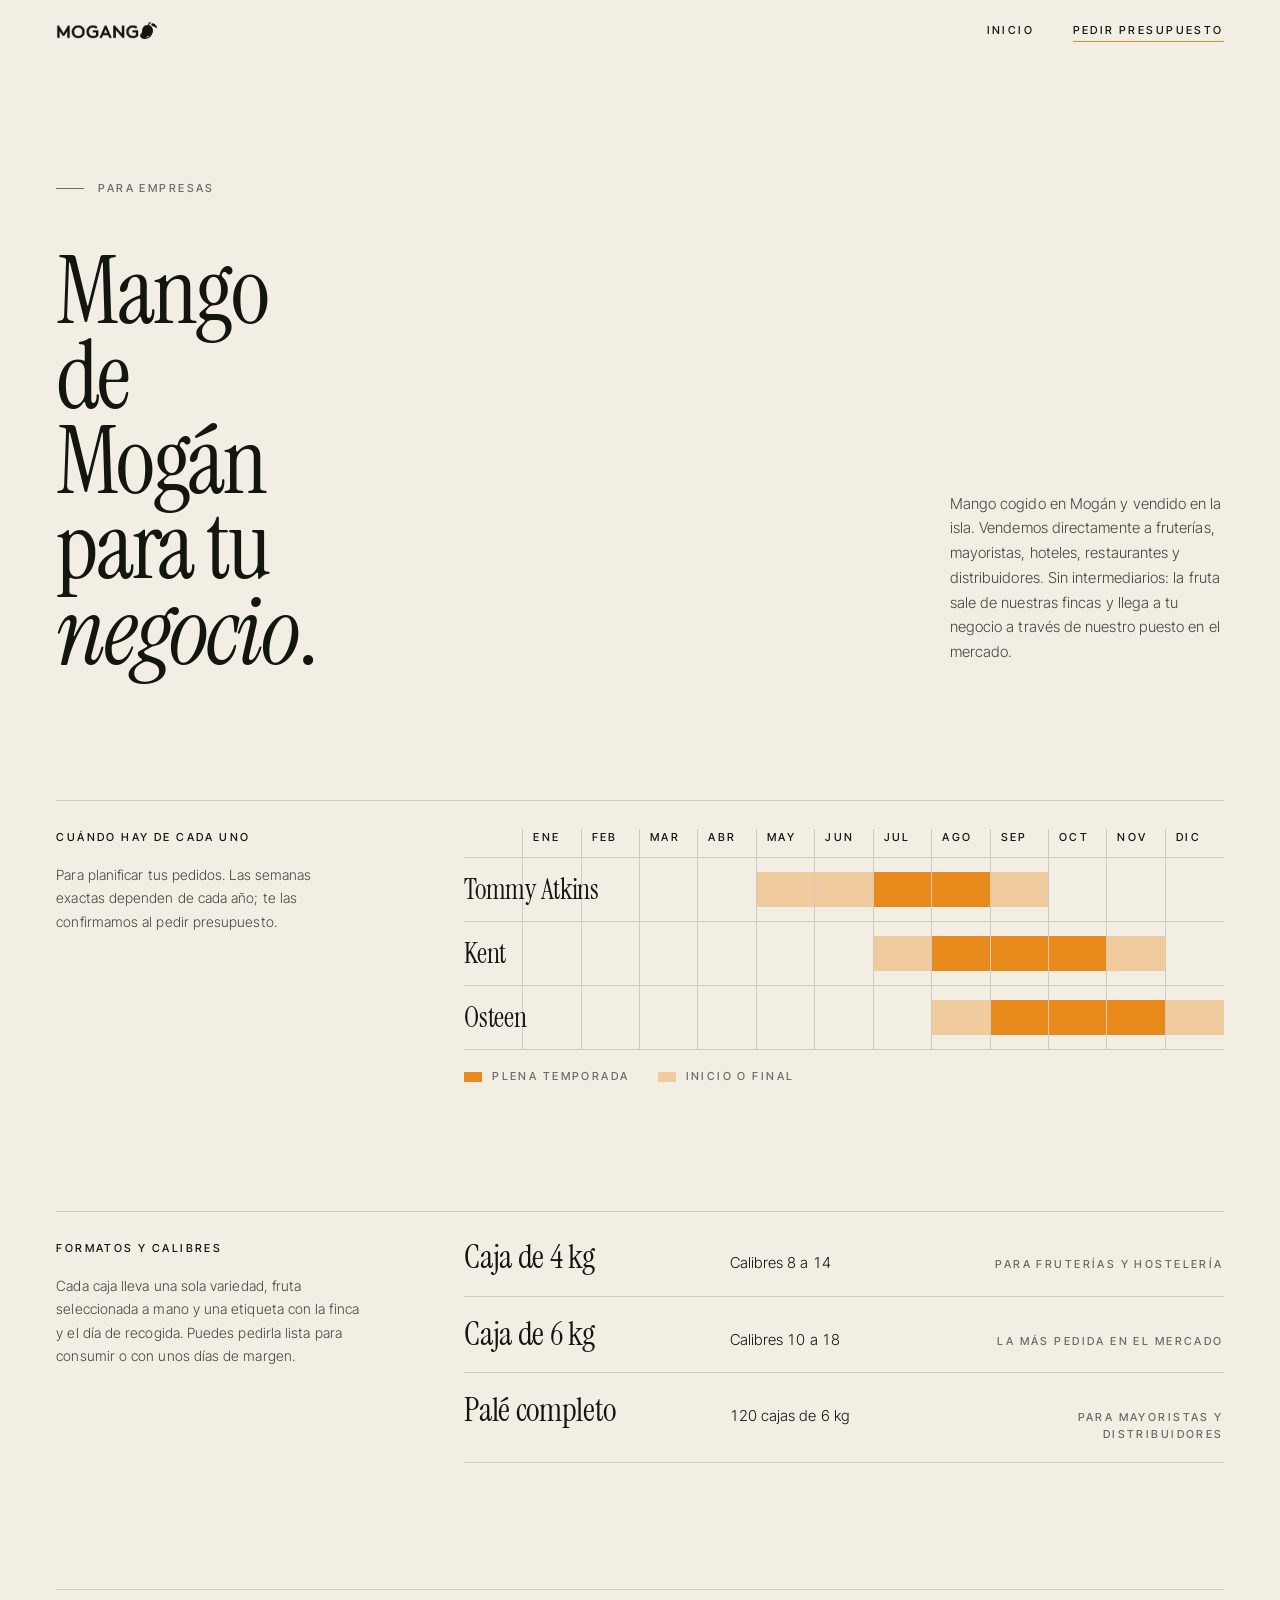
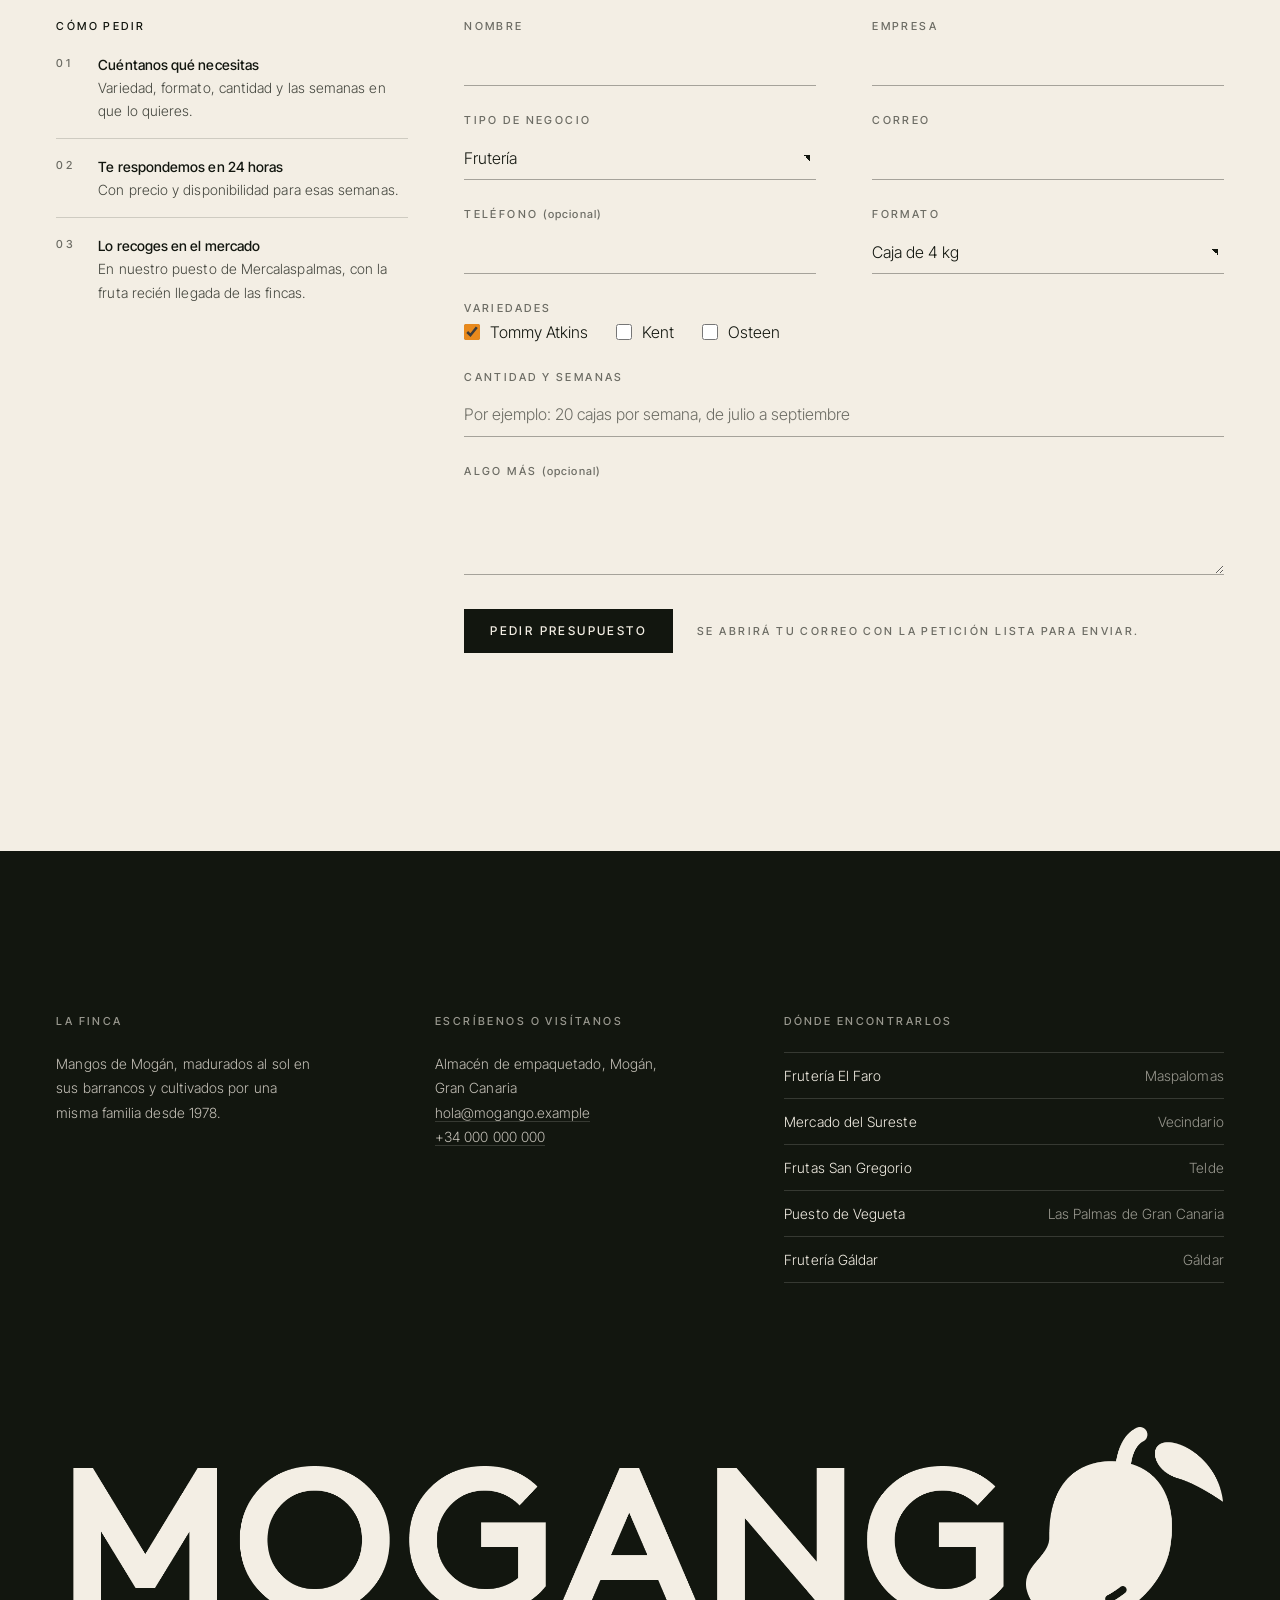
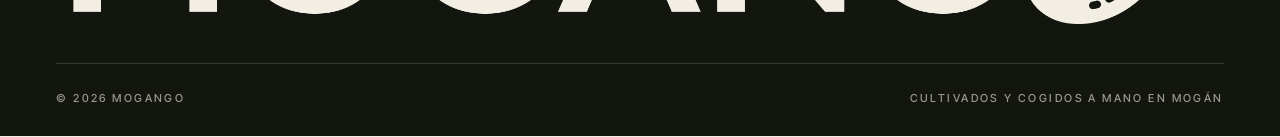
==== commit a550a5ea: "Place the warehouse in Mogán, not Arguineguín Co-Authored-By: Claude Opus 5.5 <noreply@anthropic.com" ====
--- a/empresas.html
+++ b/empresas.html
@@ -9,7 +9,7 @@
   <link rel="preconnect" href="https://fonts.googleapis.com">
   <link rel="preconnect" href="https://fonts.gstatic.com" crossorigin>
   <link href="https://fonts.googleapis.com/css2?family=Instrument+Serif:ital@0;1&family=Inter+Tight:wght@300;400;500&display=swap" rel="stylesheet">
-  <link rel="stylesheet" href="css/styles.css?v=16">
+  <link rel="stylesheet" href="css/styles.css?v=17">
 </head>
 <body>
   <a class="skip" href="#main">Saltar al contenido</a>
@@ -92,7 +92,7 @@
     <p class="fineprint label"><span>&copy; <span id="year"></span> <span data-bind="farmName">Mogango</span></span><span>Cultivados y cogidos a mano en Mogán</span></p>
   </footer>
 
-  <script src="js/data.js?v=16"></script>
-  <script src="js/trade.js?v=16"></script>
+  <script src="js/data.js?v=17"></script>
+  <script src="js/trade.js?v=17"></script>
 </body>
 </html>
